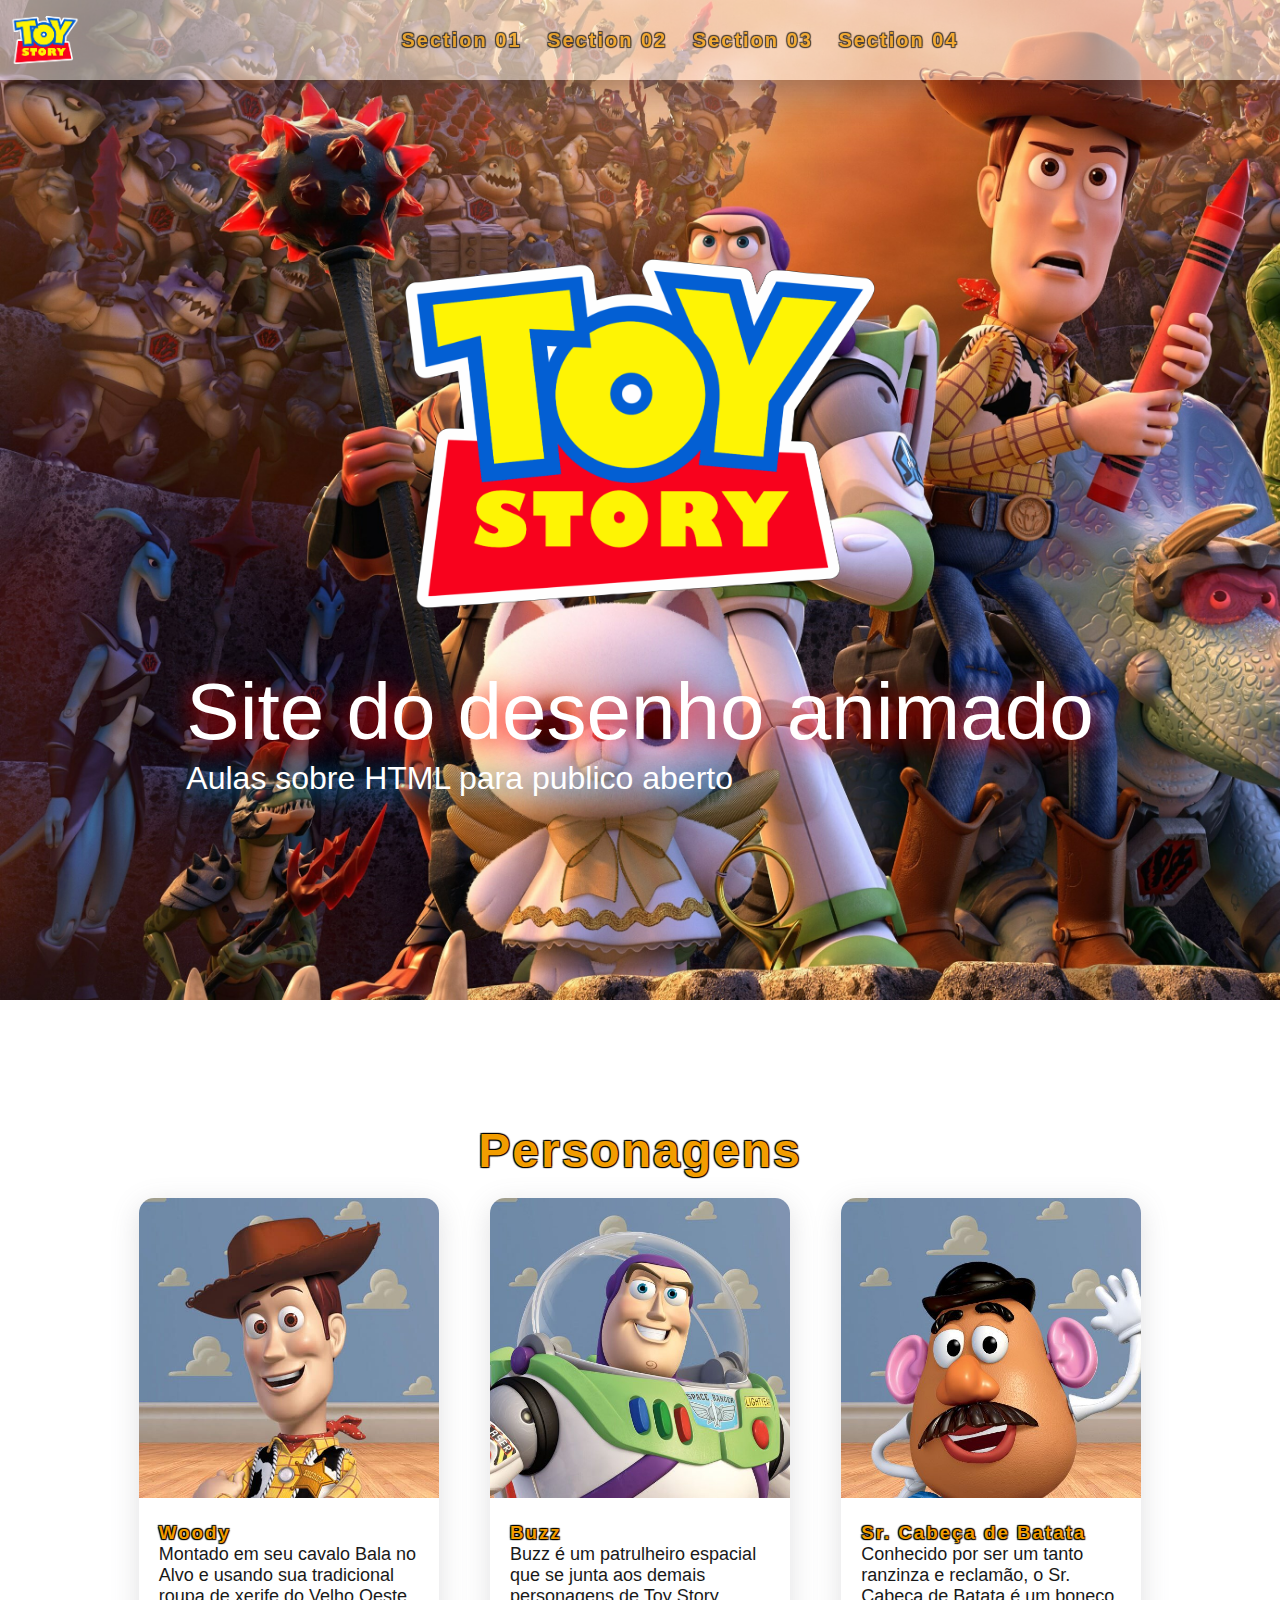
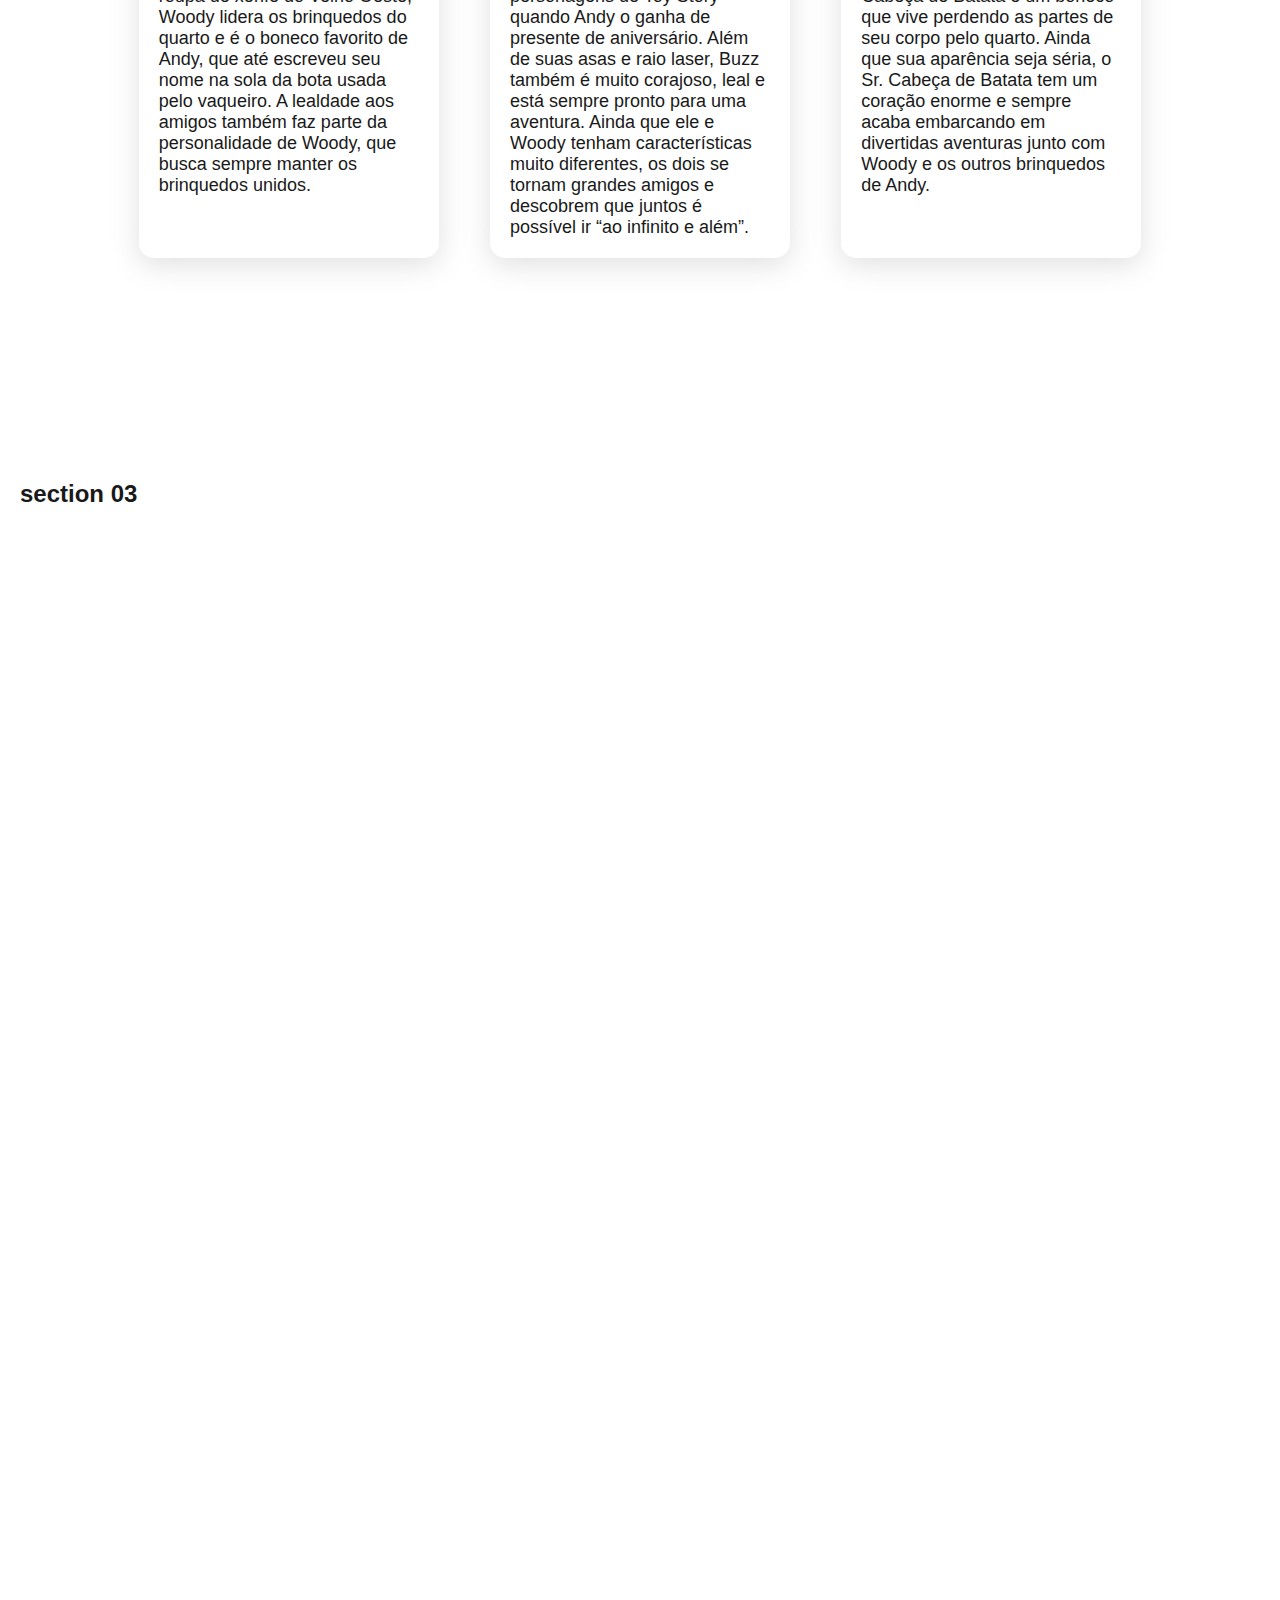
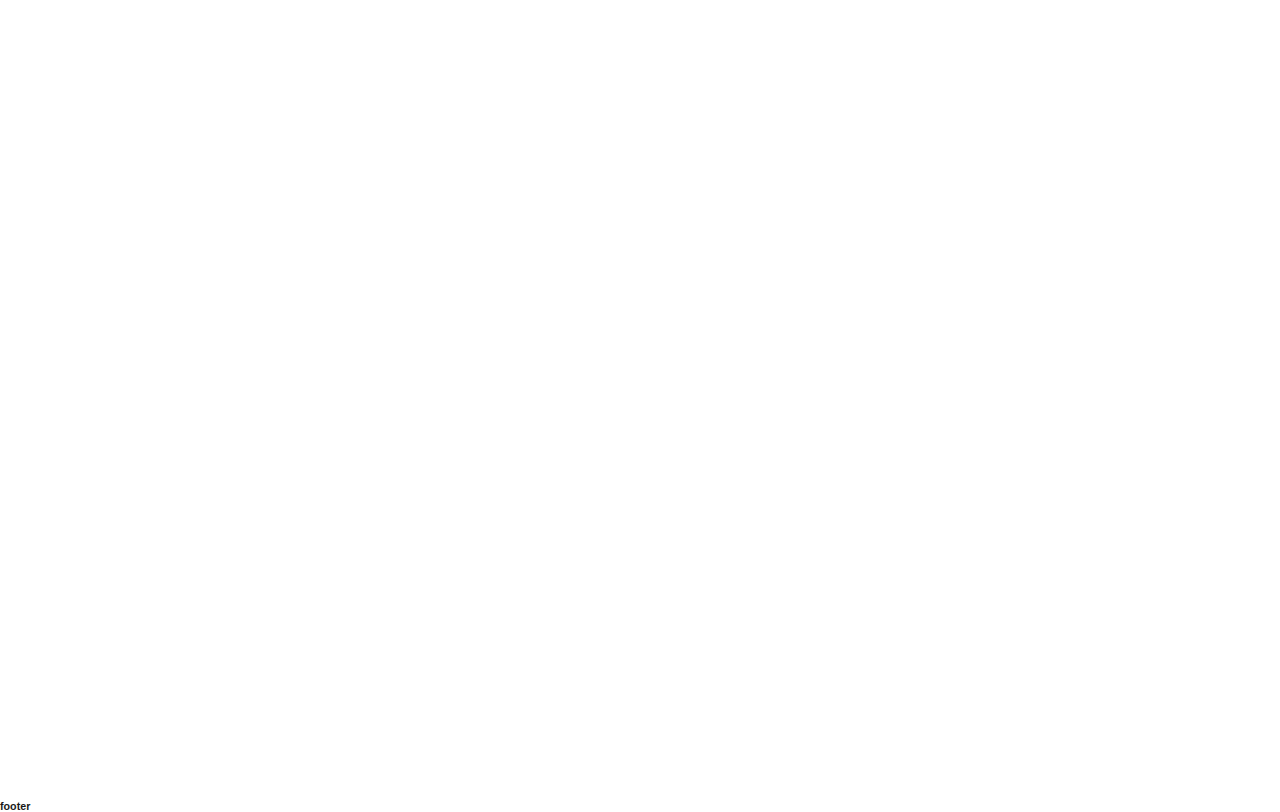
==== Aula02/index.html @ 8896cb1f "parte dos cards" ====
<!DOCTYPE html>
<html lang="en">
<head>
    <meta charset="UTF-8">
    <meta name="viewport" content="width=device-width, initial-scale=1.0">
    <title>Toy Story</title>
    <link rel="stylesheet" href="style.css">
</head>
<body>
    <nav>
        <img class="logo" src="./assets/images/artpoin-toy-story38.png" alt="Logo Toy Story">
        <ul>
            <li><a href="#section01">Section 01</a></li>
            <li><a href="#section02">Section 02</a></li>
            <li><a href="#section03">Section 03</a></li>
            <li><a href="#section04">Section 04</a></li>
        </ul>
    </nav>
    <main>
        <section id="section01">
            <!-- <h1>TOY STORY</h1> -->
             <img src="./assets/images/artpoin-toy-story38.png" width="500px" height="auto" alt="Logo">
            <p class="p-section01">Site do desenho animado <br>
            <span class="span-section01">Aulas sobre HTML para publico aberto</span></p>
        </section>
        <section id="section02">
            <h2>Personagens</h2>
            <div class="wrap-cards">
                <div class="card">
                    <img width="300px" height="auto" src="./assets/images/woody-1.jpg" alt="Personagem 01">
                    <div class="wrap-h3-p">
                        <h3>Woody</h3>
                        <p>Montado em seu cavalo Bala no Alvo e usando sua tradicional roupa de xerife do Velho Oeste, Woody lidera os brinquedos do quarto e é o boneco favorito de Andy, que até escreveu seu nome na sola da bota usada pelo vaqueiro. A lealdade aos amigos também faz parte da personalidade de Woody, que busca sempre manter os brinquedos unidos.</p>
                    </div>
                </div>
                <div  class="card">
                    <img width="300px" height="auto" src="./assets/images/buzz-toy-story.jpg" alt="Personagem 02">
                    <div class="wrap-h3-p">
                        <h3>Buzz</h3>
                        <p>Buzz é um patrulheiro espacial que se junta aos demais personagens de Toy Story quando Andy o ganha de presente de aniversário. Além de suas asas e raio laser, Buzz também é muito corajoso, leal e está sempre pronto para uma aventura. Ainda que ele e Woody tenham características muito diferentes, os dois se tornam grandes amigos e descobrem que juntos é possível ir “ao infinito e além”.</p>
                    </div>
                </div>
                <div  class="card">
                    <img width="300px" height="auto" src="./assets/images/Cabeca-de-Batata-toy-story.jpg" alt="Personagem 03">
                    <div class="wrap-h3-p">
                        <h3>Sr. Cabeça de Batata</h3>
                        <p>Conhecido por ser um tanto ranzinza e reclamão, o Sr. Cabeça de Batata é um boneco que vive perdendo as partes de seu corpo pelo quarto. Ainda que sua aparência seja séria, o Sr. Cabeça de Batata tem um coração enorme e sempre acaba embarcando em divertidas aventuras junto com Woody e os outros brinquedos de Andy.</p>
                    </div>
                </div>
            </div>
        </section>
        <section id="section03">
            <h2>section 03</h2>
        </section>
        <section id="section04">
            <iframe width="100%" height="1000px" src="https://www.youtube.com/embed/0we0S9z-2nM?si=pmCAADZHcGX2Eu_w" title="YouTube video player" frameborder="0" allow="accelerometer; autoplay; clipboard-write; encrypted-media; gyroscope; picture-in-picture; web-share" referrerpolicy="strict-origin-when-cross-origin" allowfullscreen></iframe>
        </section>
    </main>
    <footer>
        <h6>footer</h6>
    </footer>
</body>
</html>
---- Aula02/style.css ----
*{
    margin: 0;
    padding: 0;
    box-sizing: border-box;
    scroll-behavior: smooth;
}
body{
    width: 100%;
    height: auto;
    color: #191919;
    font-family: Arial, Helvetica, sans-serif;
}
nav{
    width: 100%;
    height: 80px;
    background-color: #ffffff80;
    box-shadow: #32325d40 0px 30px 60px -12px, #0000004d 0px 18px 36px -18px;
    z-index: 999;
    display: flex;
    align-items: center;
    position: fixed;
    top: 0;
}
.logo{
    width: 70px;
    height: auto;
    margin-left: 10px;
}
ul{
    width: 100%;
    height: 100%;
    display: flex;
    gap: 2vw;
    align-items: center;
    justify-content: center;
    list-style: none;
}
li{
    font-size: 1.25rem;
    font-weight: 900;
    font-family: Arial, Helvetica, sans-serif;
}
a{
    text-decoration: none;
    color: #f29d00;
    opacity: 0.7;
    transition: all 300ms linear;
    text-shadow: 
        -1px -1px 1px black,
        1px -1px 1px black, 
        -1px 1px 1px black, 
        1px 1px 1px black;
        letter-spacing: 2px;
}
a:hover{
    opacity: 1;
    text-decoration: underline;
    transition: all 300ms linear;
    color: #f5c264;
}
section{
    width: 100%;
    height: 1000px;
    padding: 80px 20px;
}

#section01{
    background-image: url("./assets/images/background-section01.jpg");
    background-repeat: no-repeat;
    background-size: cover;
    display: flex;
    flex-direction: column;
    align-items: center;
    text-align: left;
}

h1{
    color: #ffffff;
    font-size: 18rem;
    font-family: Impact, Haettenschweiler, 'Arial Narrow Bold', sans-serif;
    font-weight: lighter;
    letter-spacing: 15px;
    text-shadow: #ffd900 0px 5px 15px;
    margin-top: 15vh;
}
.p-section01{
    color: #ffffff;
    line-height: 50px;
    font-size: 5rem;
    text-shadow: #ff0000 0px 5px 25px;
    /* apenas se a img for escolhida no slogan no html */
    margin-top: -100px;
}
.span-section01{
    font-size: 2rem;
    text-shadow: #00aeff 0px 5px 25px;
}

#section02{
    display: flex;
    flex-direction: column;
    align-items: center;
    justify-content: center;
}

#section02 h2{
    font-size: 3rem;
    color: #f29d00;
    transition: all 300ms linear;
    text-shadow: 
        -1px -1px 1px black,
        1px -1px 1px black, 
        -1px 1px 1px black, 
        1px 1px 1px black;
        letter-spacing: 2px;
}
.wrap-cards{
    display: flex;
    gap: 4vw;
    padding: 20px;
}
.card{
    width: 300px;
    box-shadow: rgba(100, 100, 111, 0.2) 0px 7px 29px 0px;
    overflow: hidden;
    border-radius: 15px;
}
.wrap-h3-p{
    padding: 20px;
}
.wrap-h3-p h3{
    color: #f29d00;
    transition: all 300ms linear;
    text-shadow: 
        -1px -1px 1px black,
        1px -1px 1px black, 
        -1px 1px 1px black, 
        1px 1px 1px black;
        letter-spacing: 2px;
}
.wrap-h3-p p{
    font-size: 18px;
}





#section04{
    display: flex;
    align-items: center;
    justify-content: center;
    padding: 0px 0px;
}
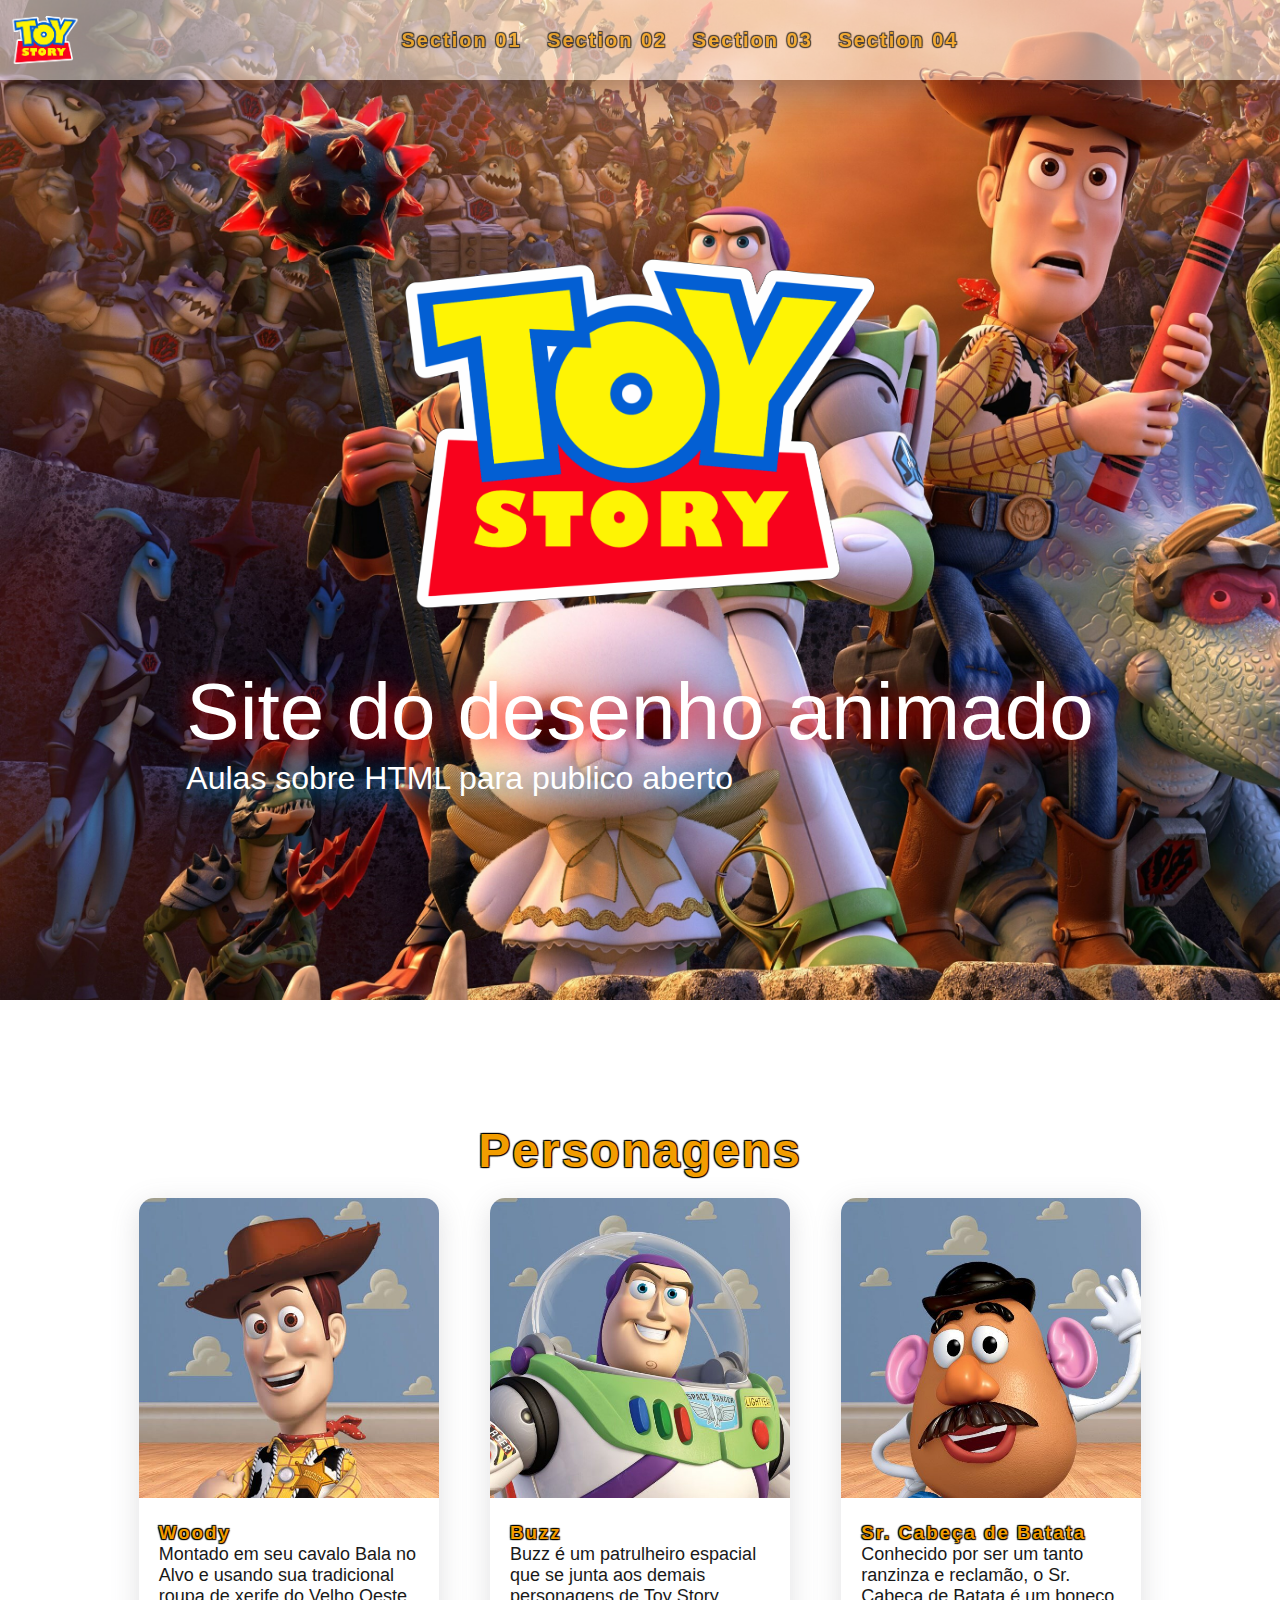
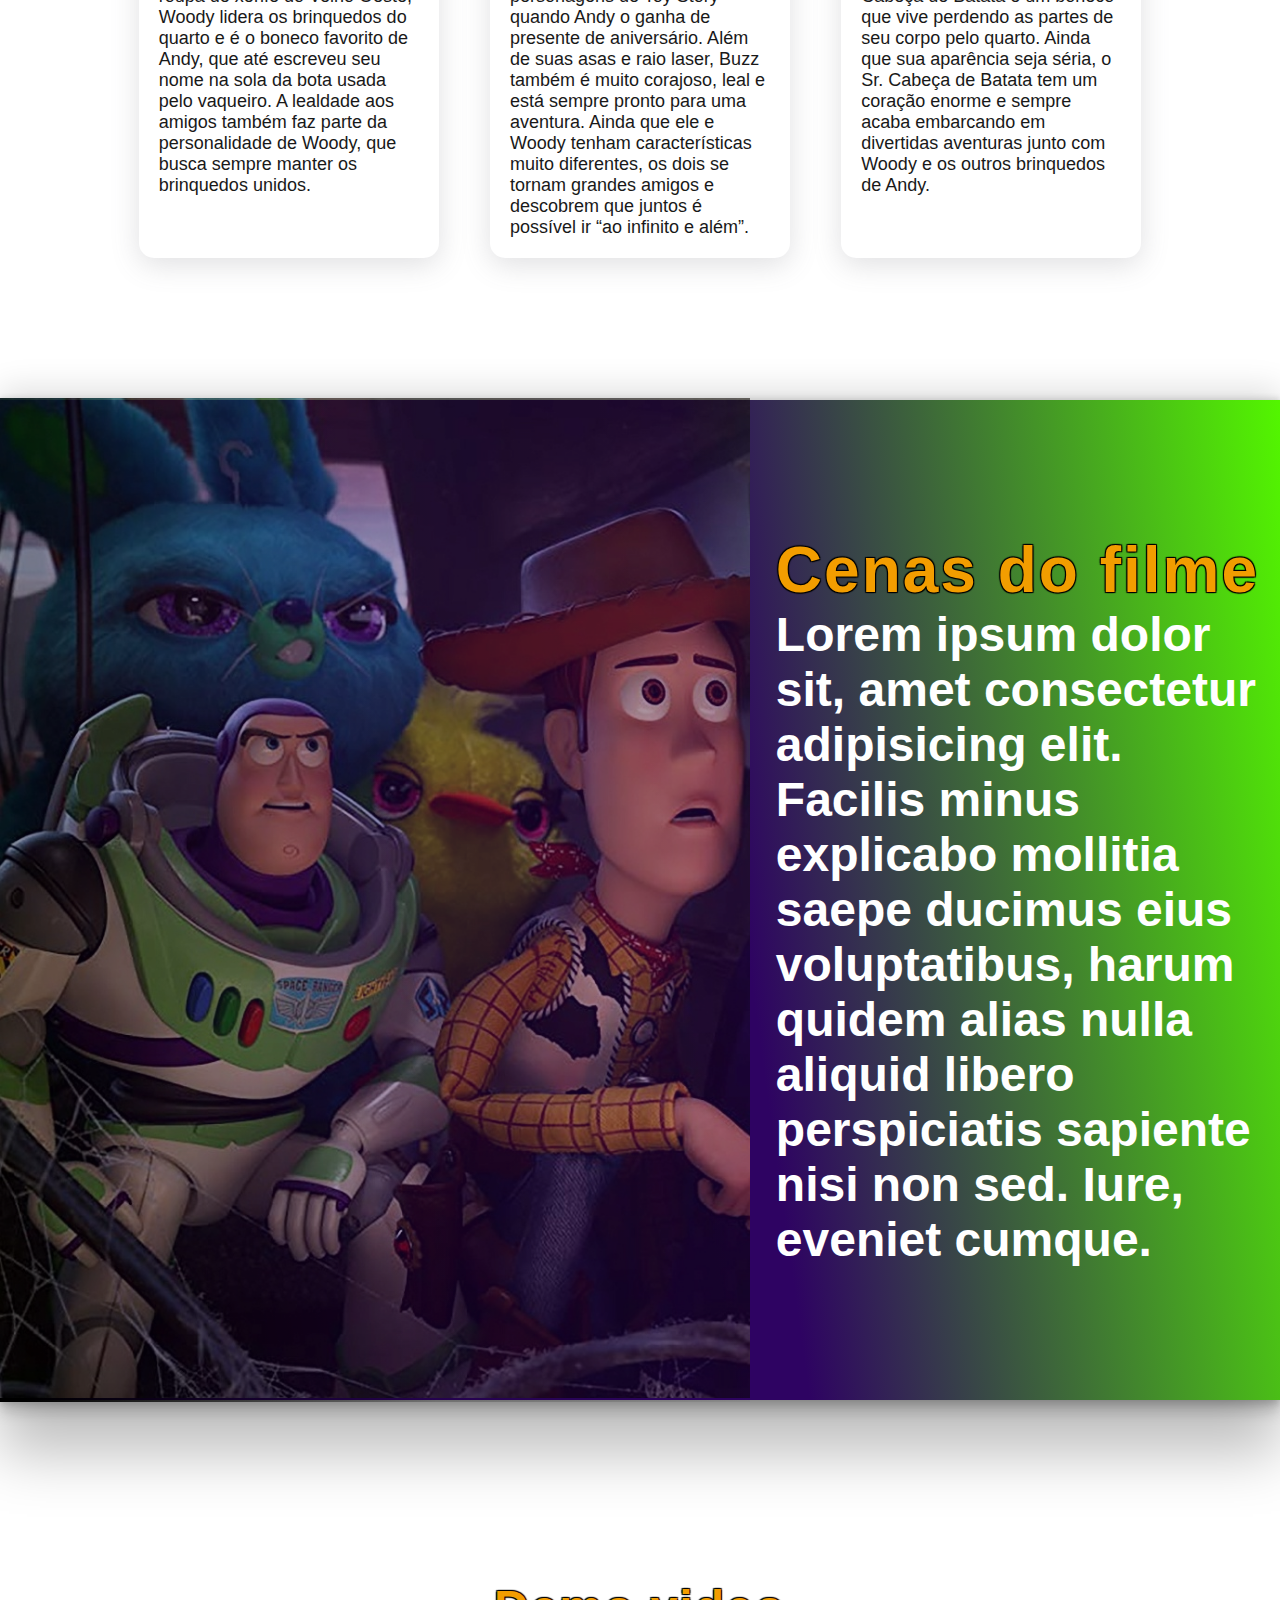
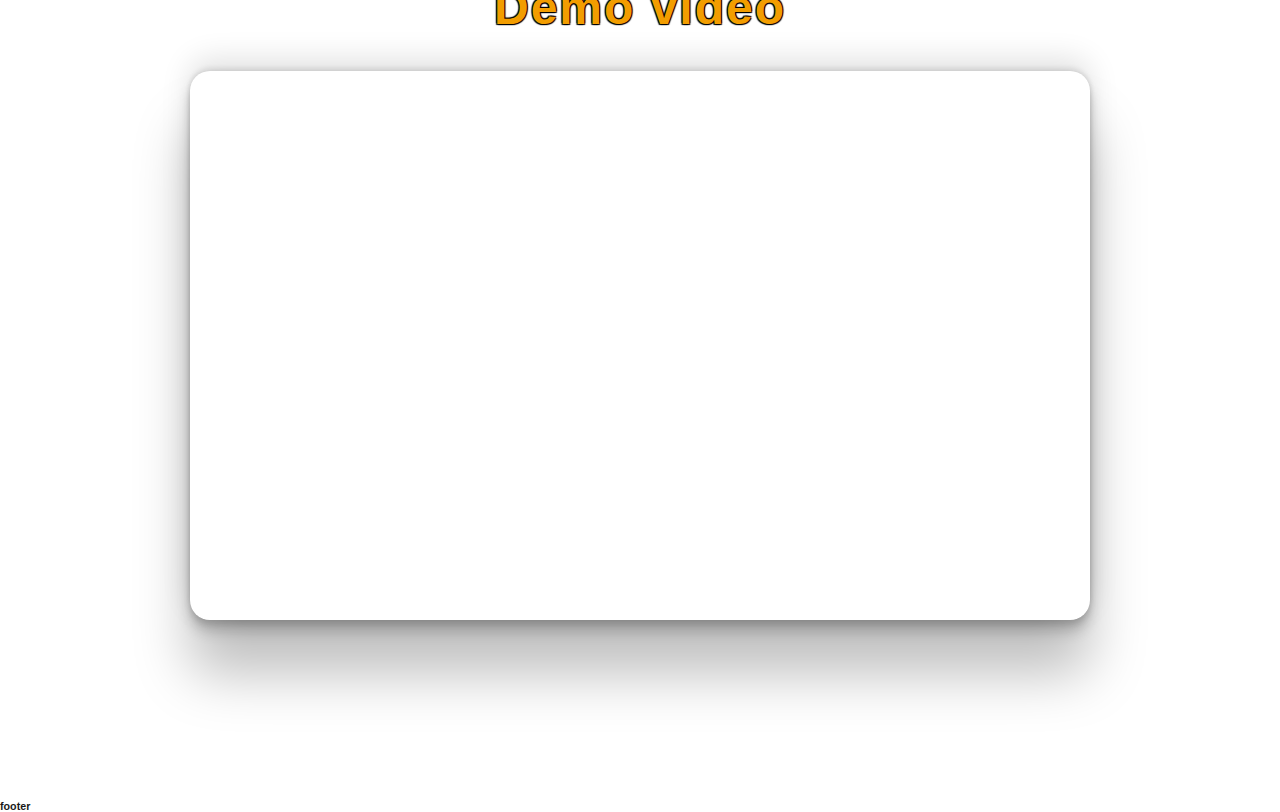
==== commit 5f165234: "ajustes" ====
--- a/Aula02/index.html
+++ b/Aula02/index.html
@@ -49,11 +49,28 @@
                 </div>
             </div>
         </section>
+
+
         <section id="section03">
-            <h2>section 03</h2>
+
+            <div class="background-img">
+                <img height="1000px" width="auto" src="./assets/images/cena.jpg" alt="Cena do Toystory">
+            </div>
+
+            <div class="wrap-scene-text">
+                <h2>Cenas do filme</h2>
+                <p>Lorem ipsum dolor sit, amet consectetur adipisicing elit. Facilis minus explicabo mollitia saepe ducimus eius voluptatibus, harum quidem alias nulla aliquid libero perspiciatis sapiente nisi non sed. Iure, eveniet cumque.</p>
+            </div>
+
         </section>
+
+
+
         <section id="section04">
-            <iframe width="100%" height="1000px" src="https://www.youtube.com/embed/0we0S9z-2nM?si=pmCAADZHcGX2Eu_w" title="YouTube video player" frameborder="0" allow="accelerometer; autoplay; clipboard-write; encrypted-media; gyroscope; picture-in-picture; web-share" referrerpolicy="strict-origin-when-cross-origin" allowfullscreen></iframe>
+            <h2>Demo video</h2>
+            <div class="wrap-video">
+                <iframe width="900px" height="540px" src="https://www.youtube.com/embed/0we0S9z-2nM?si=pmCAADZHcGX2Eu_w" title="YouTube video player" frameborder="0" allow="accelerometer; autoplay; clipboard-write; encrypted-media; gyroscope; picture-in-picture; web-share" referrerpolicy="strict-origin-when-cross-origin" allowfullscreen></iframe>
+            </div>
         </section>
     </main>
     <footer>
--- a/Aula02/style.css
+++ b/Aula02/style.css
@@ -130,7 +130,6 @@
 }
 .wrap-h3-p h3{
     color: #f29d00;
-    transition: all 300ms linear;
     text-shadow: 
         -1px -1px 1px black,
         1px -1px 1px black, 
@@ -142,13 +141,68 @@
     font-size: 18px;
 }
 
-
+#section03{
+    display: flex;
+    align-items: center;
+    justify-content: center;
+    gap: 2vw;
+    padding: 0px 0px;
+    background: linear-gradient(82deg, rgba(46,3,98,1) 57%, rgba(83,246,0,1) 100%);
+    box-shadow: rgba(0, 0, 0, 0.25) 0px 54px 55px, rgba(0, 0, 0, 0.12) 0px -12px 30px, rgba(0, 0, 0, 0.12) 0px 4px 6px, rgba(0, 0, 0, 0.17) 0px 12px 13px, rgba(0, 0, 0, 0.09) 0px -3px 5px;
+}
+
+.background-img{
+    background: linear-gradient(82deg, rgb(0, 0, 0) 3%, rgba(0, 0, 0, 0.205) 49%, rgba(162,0,0,0) 91%);
+}
+
+.background-img img{
+    opacity: 0.6;
+}
+
+.wrap-scene-text h2{
+    color: #f29d00;
+    text-shadow: 
+        -1px -1px 1px black,
+        1px -1px 1px black, 
+        -1px 1px 1px black, 
+        1px 1px 1px black;
+        letter-spacing: 2px;
+        font-size: 4rem;
+}
+
+.wrap-scene-text p{
+    font-size: 3rem;
+    font-weight: 300;
+    color: #ffffff;
+    font-weight: bold;
+}
 
 
 
 #section04{
     display: flex;
-    align-items: center;
-    justify-content: center;
+    flex-direction: column;
+    align-items: center;
+    justify-content: center;
+    gap: 4vh;
     padding: 0px 0px;
 }
+
+#section04 h2{
+    font-size: 3rem;
+    color: #f29d00;
+    transition: all 300ms linear;
+    text-shadow: 
+        -1px -1px 1px black,
+        1px -1px 1px black, 
+        -1px 1px 1px black, 
+        1px 1px 1px black;
+        letter-spacing: 2px;
+}
+
+.wrap-video{
+    padding-top: 5px;
+    border-radius: 20px;
+    overflow: hidden;
+    box-shadow: rgba(0, 0, 0, 0.25) 0px 54px 55px, rgba(0, 0, 0, 0.12) 0px -12px 30px, rgba(0, 0, 0, 0.12) 0px 4px 6px, rgba(0, 0, 0, 0.17) 0px 12px 13px, rgba(0, 0, 0, 0.09) 0px -3px 5px;
+}
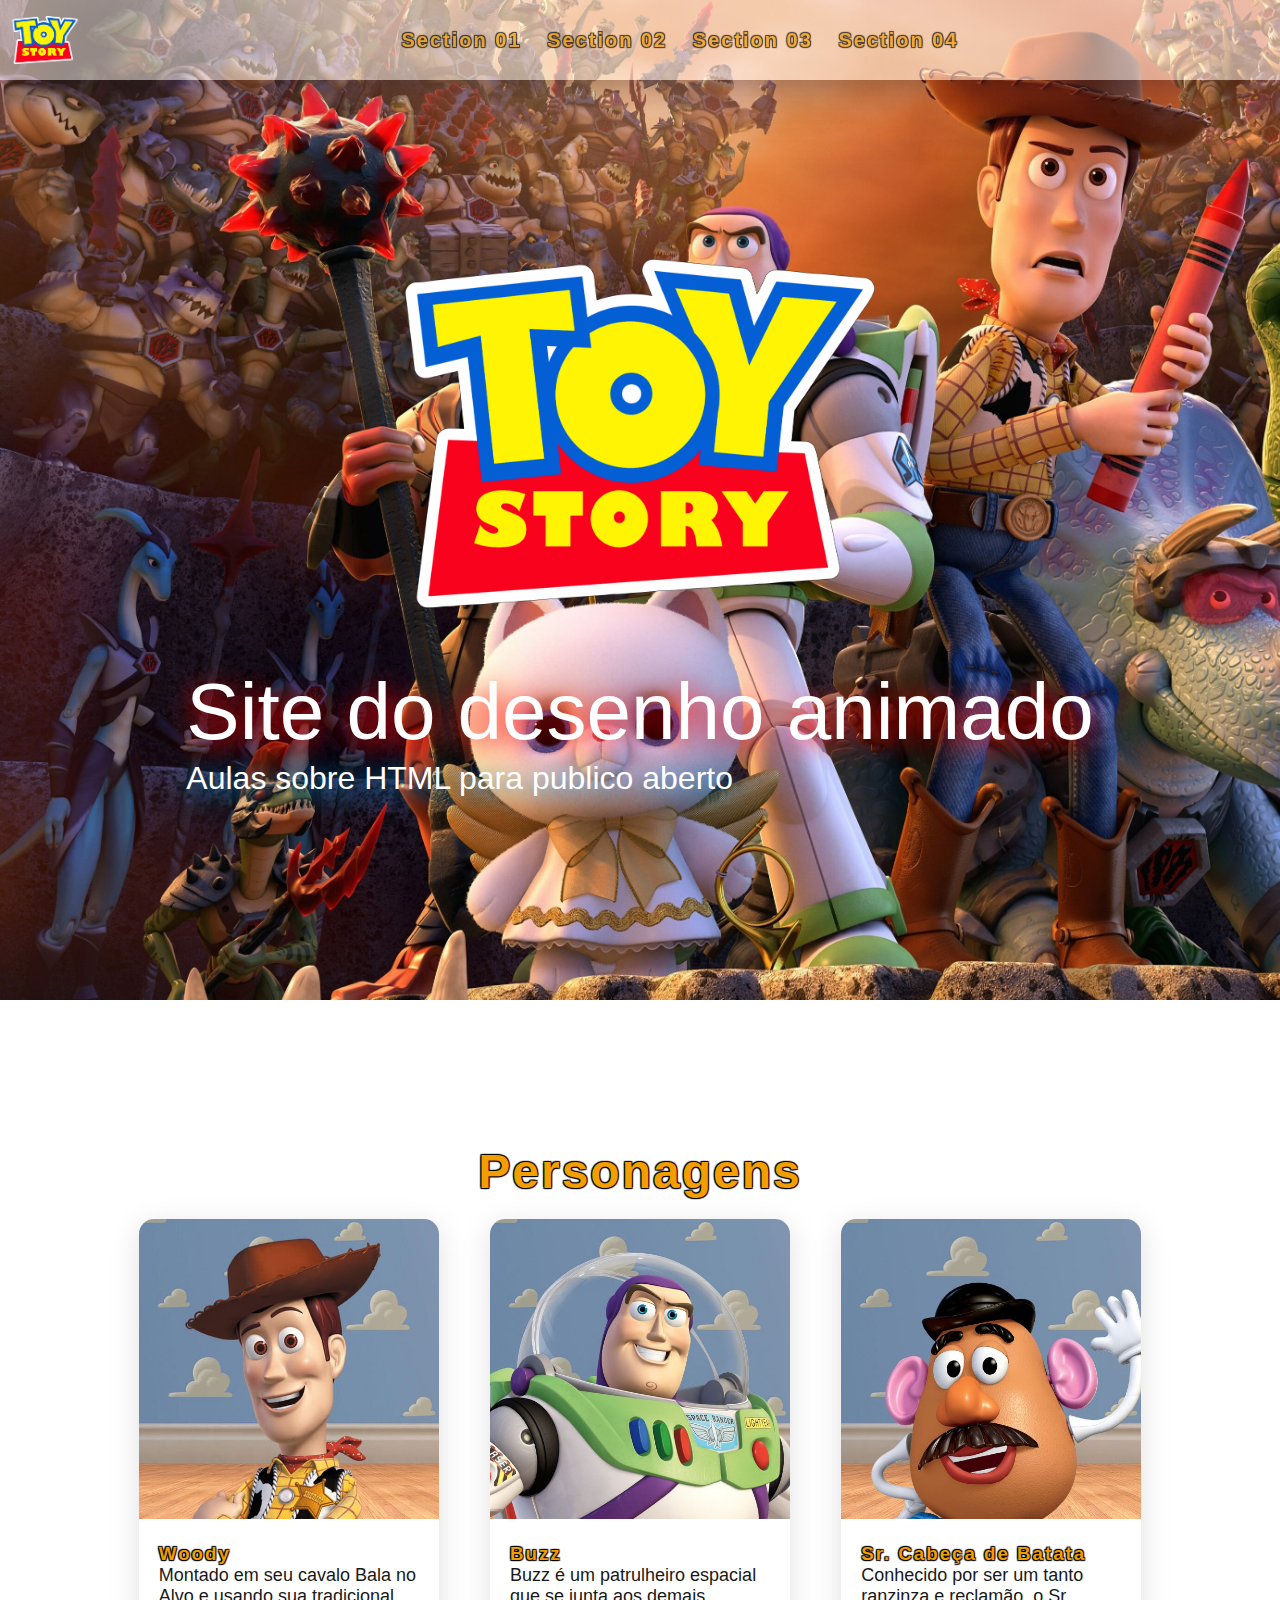
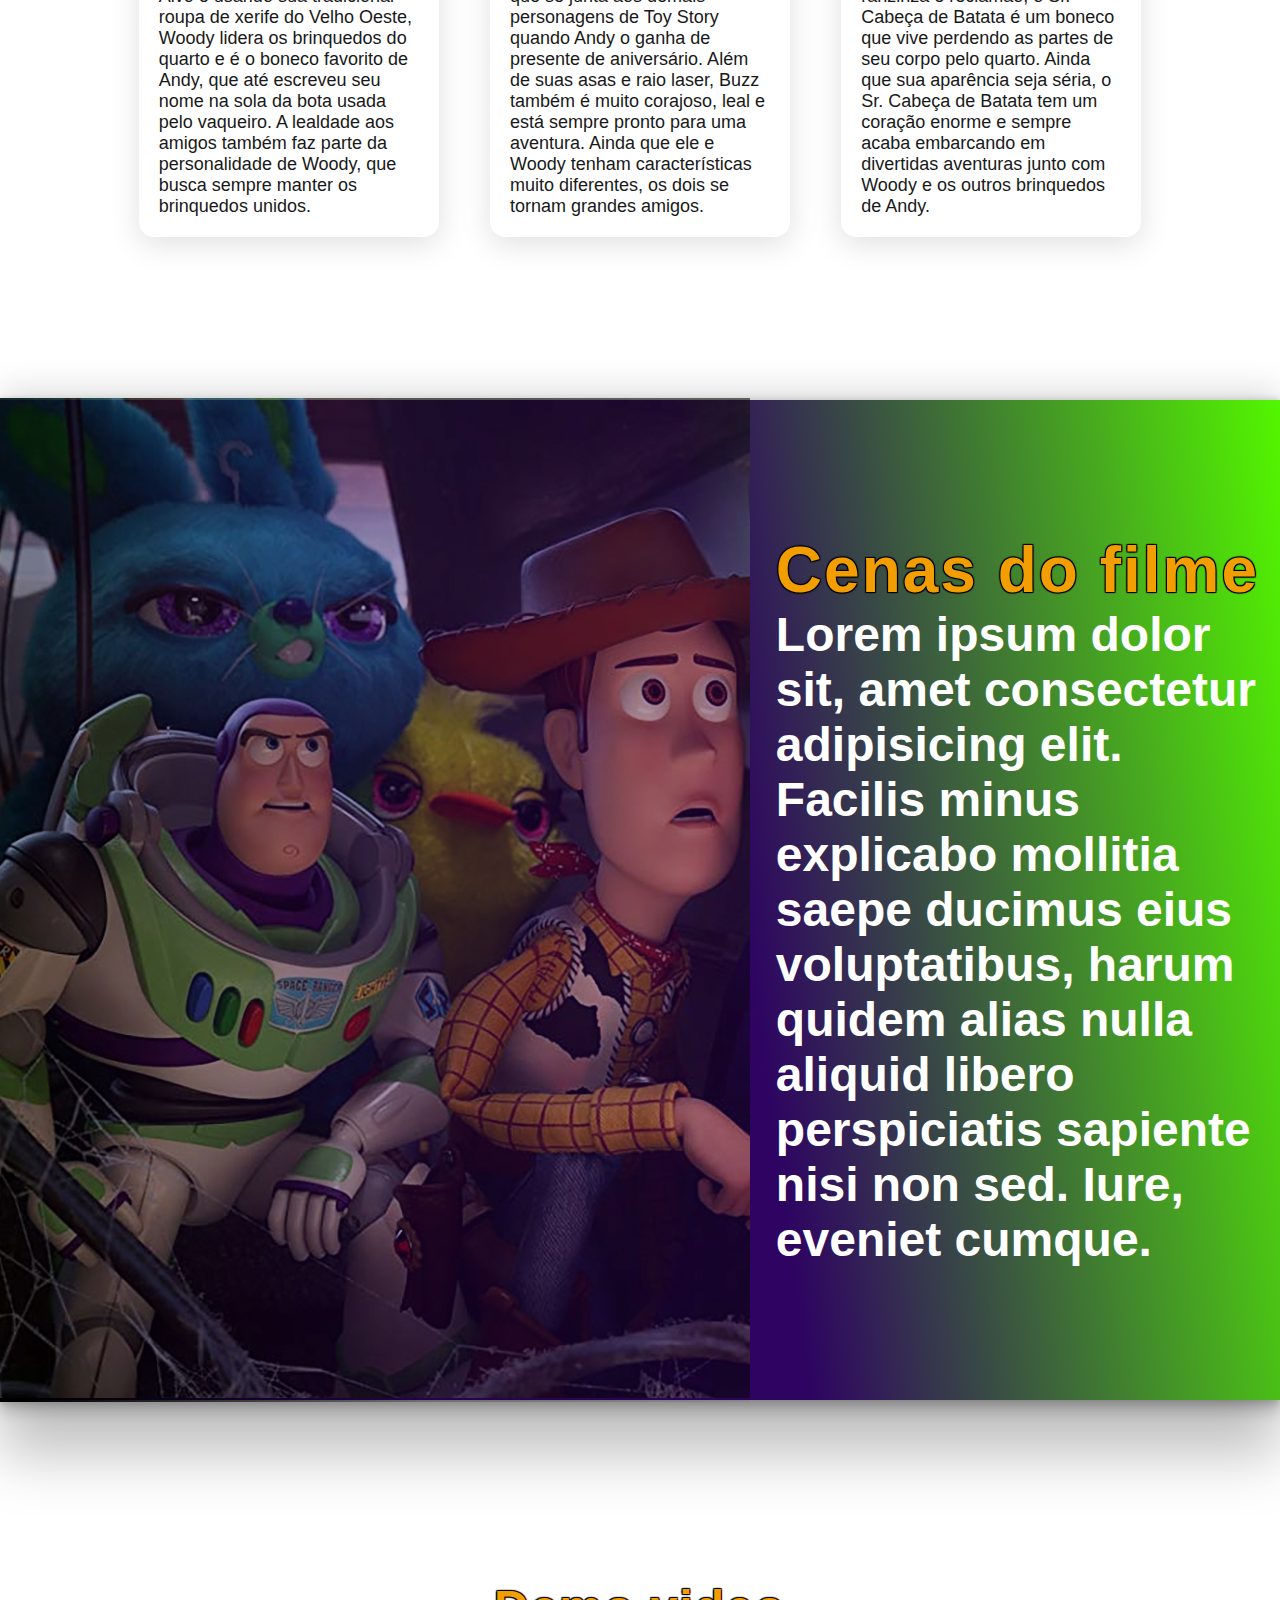
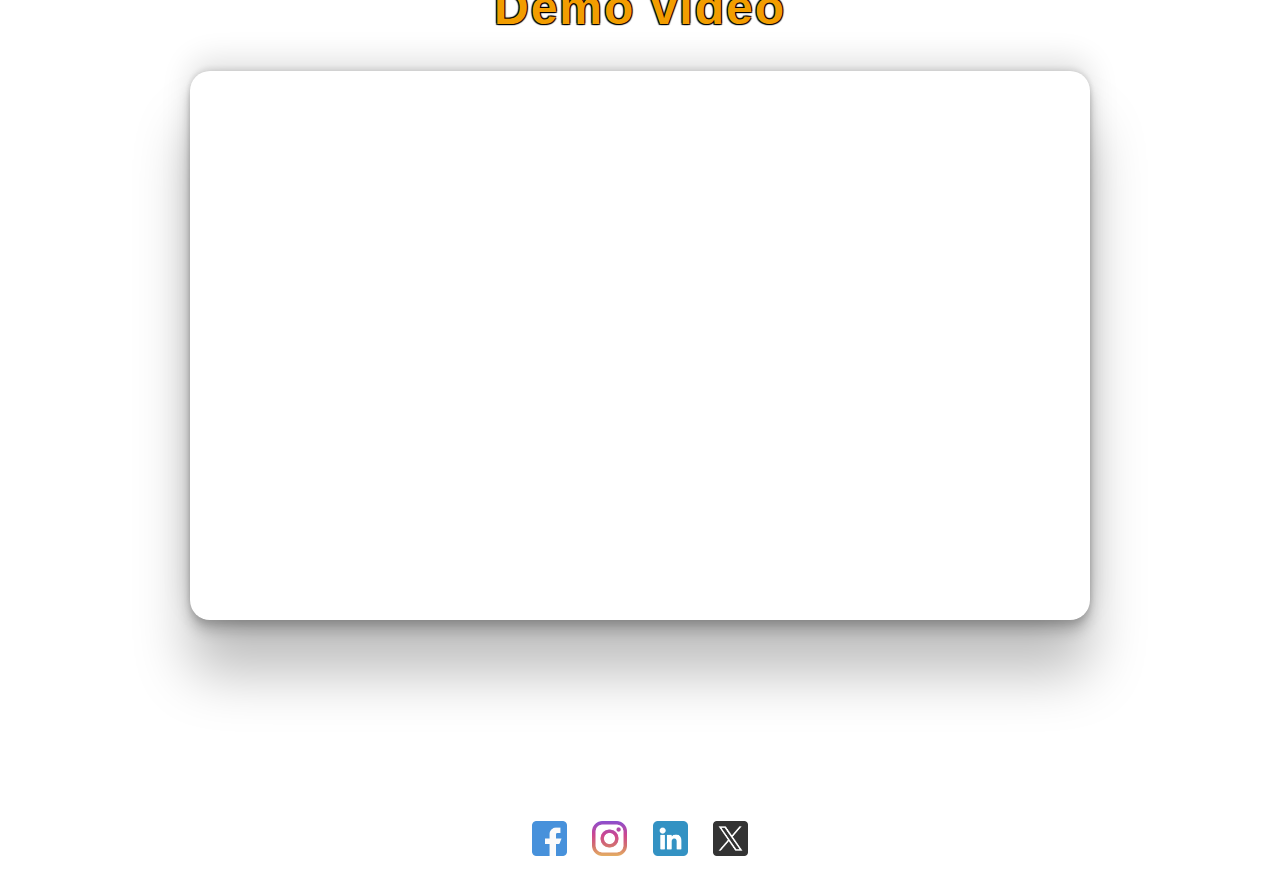
==== commit dcc28c40: "footer e adaptatividade feitas, pagina pronta" ====
--- a/Aula02/index.html
+++ b/Aula02/index.html
@@ -37,7 +37,7 @@
                     <img width="300px" height="auto" src="./assets/images/buzz-toy-story.jpg" alt="Personagem 02">
                     <div class="wrap-h3-p">
                         <h3>Buzz</h3>
-                        <p>Buzz é um patrulheiro espacial que se junta aos demais personagens de Toy Story quando Andy o ganha de presente de aniversário. Além de suas asas e raio laser, Buzz também é muito corajoso, leal e está sempre pronto para uma aventura. Ainda que ele e Woody tenham características muito diferentes, os dois se tornam grandes amigos e descobrem que juntos é possível ir “ao infinito e além”.</p>
+                        <p>Buzz é um patrulheiro espacial que se junta aos demais personagens de Toy Story quando Andy o ganha de presente de aniversário. Além de suas asas e raio laser, Buzz também é muito corajoso, leal e está sempre pronto para uma aventura. Ainda que ele e Woody tenham características muito diferentes, os dois se tornam grandes amigos.</p>
                     </div>
                 </div>
                 <div  class="card">
@@ -49,32 +49,37 @@
                 </div>
             </div>
         </section>
-
-
         <section id="section03">
-
             <div class="background-img">
                 <img height="1000px" width="auto" src="./assets/images/cena.jpg" alt="Cena do Toystory">
             </div>
-
             <div class="wrap-scene-text">
                 <h2>Cenas do filme</h2>
                 <p>Lorem ipsum dolor sit, amet consectetur adipisicing elit. Facilis minus explicabo mollitia saepe ducimus eius voluptatibus, harum quidem alias nulla aliquid libero perspiciatis sapiente nisi non sed. Iure, eveniet cumque.</p>
             </div>
-
         </section>
-
-
-
         <section id="section04">
             <h2>Demo video</h2>
             <div class="wrap-video">
-                <iframe width="900px" height="540px" src="https://www.youtube.com/embed/0we0S9z-2nM?si=pmCAADZHcGX2Eu_w" title="YouTube video player" frameborder="0" allow="accelerometer; autoplay; clipboard-write; encrypted-media; gyroscope; picture-in-picture; web-share" referrerpolicy="strict-origin-when-cross-origin" allowfullscreen></iframe>
+                <iframe class="wrap-iframe" src="https://www.youtube.com/embed/0we0S9z-2nM?si=pmCAADZHcGX2Eu_w" title="YouTube video player" frameborder="0" allow="accelerometer; autoplay; clipboard-write; encrypted-media; gyroscope; picture-in-picture; web-share" referrerpolicy="strict-origin-when-cross-origin" allowfullscreen></iframe>
             </div>
         </section>
     </main>
     <footer>
-        <h6>footer</h6>
+        <div>
+            <a href="https://www.facebook.com/groups/264176270259264" target="_blank">
+                <img width="35px" height="auto" src="./assets/icons/facebook.png" alt="Facebook">
+            </a>
+            <a href="https://www.instagram.com/nasa/" target="_blank">
+                <img width="35px" height="auto" src="./assets/icons/icon-instagram.png" alt="Instagram">
+            </a>
+            <a href="https://www.linkedin.com/company/nasa/" target="_blank">
+                <img width="35px" height="auto" src="./assets/icons/linkedin.png" alt="Linkedin">
+            </a>
+            <a href="https://x.com/nasa?&mx=2" target="_blank">
+                <img width="35px" height="auto" src="./assets/icons/twitter.png" alt="Twitter">
+            </a>
+        </div>
     </footer>
 </body>
 </html>--- a/Aula02/style.css
+++ b/Aula02/style.css
@@ -206,3 +206,94 @@
     overflow: hidden;
     box-shadow: rgba(0, 0, 0, 0.25) 0px 54px 55px, rgba(0, 0, 0, 0.12) 0px -12px 30px, rgba(0, 0, 0, 0.12) 0px 4px 6px, rgba(0, 0, 0, 0.17) 0px 12px 13px, rgba(0, 0, 0, 0.09) 0px -3px 5px;
 }
+.wrap-iframe{
+    width:900px;
+    height:540px; 
+}
+
+footer div{
+    width: 100%;
+    display: flex;
+    gap: 2vw;
+    align-items: center;
+    justify-content: center;
+    height: 80px;
+}
+footer div a{
+    opacity: 0.8;
+}
+
+footer div a:hover{
+    opacity: 1;
+    transform: translateY(-10px) scale(1.2) rotate(15deg);
+}
+
+@media (width < 1000px){
+    nav{
+        flex-direction: column;
+        height: 150px;
+        justify-content: center;
+    }
+    ul{
+        gap: 2vw;
+    }
+    li{
+        font-size: 16px;
+    }
+    #section01{
+        height: auto;
+        text-align: center;
+    }
+    #section01 img{
+        width: 300px;
+    }
+    .p-section01{
+        font-size: 3rem;
+        line-height: 60px;
+        text-shadow: #000000 0px 5px 25px;
+        margin-top: -50px;
+    }
+    .span-section01{
+        display: none;
+    }
+    #section02{
+     width: 100%;
+     height: auto;
+    }
+    .wrap-cards{
+        flex-wrap: wrap;
+        align-items: center;
+        justify-content: center;
+        gap: 2vh;
+    }
+    .background-img{
+        display: none;
+    }
+    #section03{
+        text-align: center;
+        padding: 100px 20px;
+        height: auto;
+    }
+    #section03 p{
+        font-size: 2.2rem;
+    }
+    #section03 h2{
+        font-size: 3rem;
+    }
+    #section04{
+        height: auto;
+        padding: 100px 20px;
+    }
+    .wrap-video{
+        width: 100%;
+        height: 400px;
+    }
+    .wrap-iframe{
+        width:100%;
+        height:400px; 
+    }
+}
+
+@media (width < 500px){
+    /* caso queiram continuar a responsividade e adaptatividade */
+}
